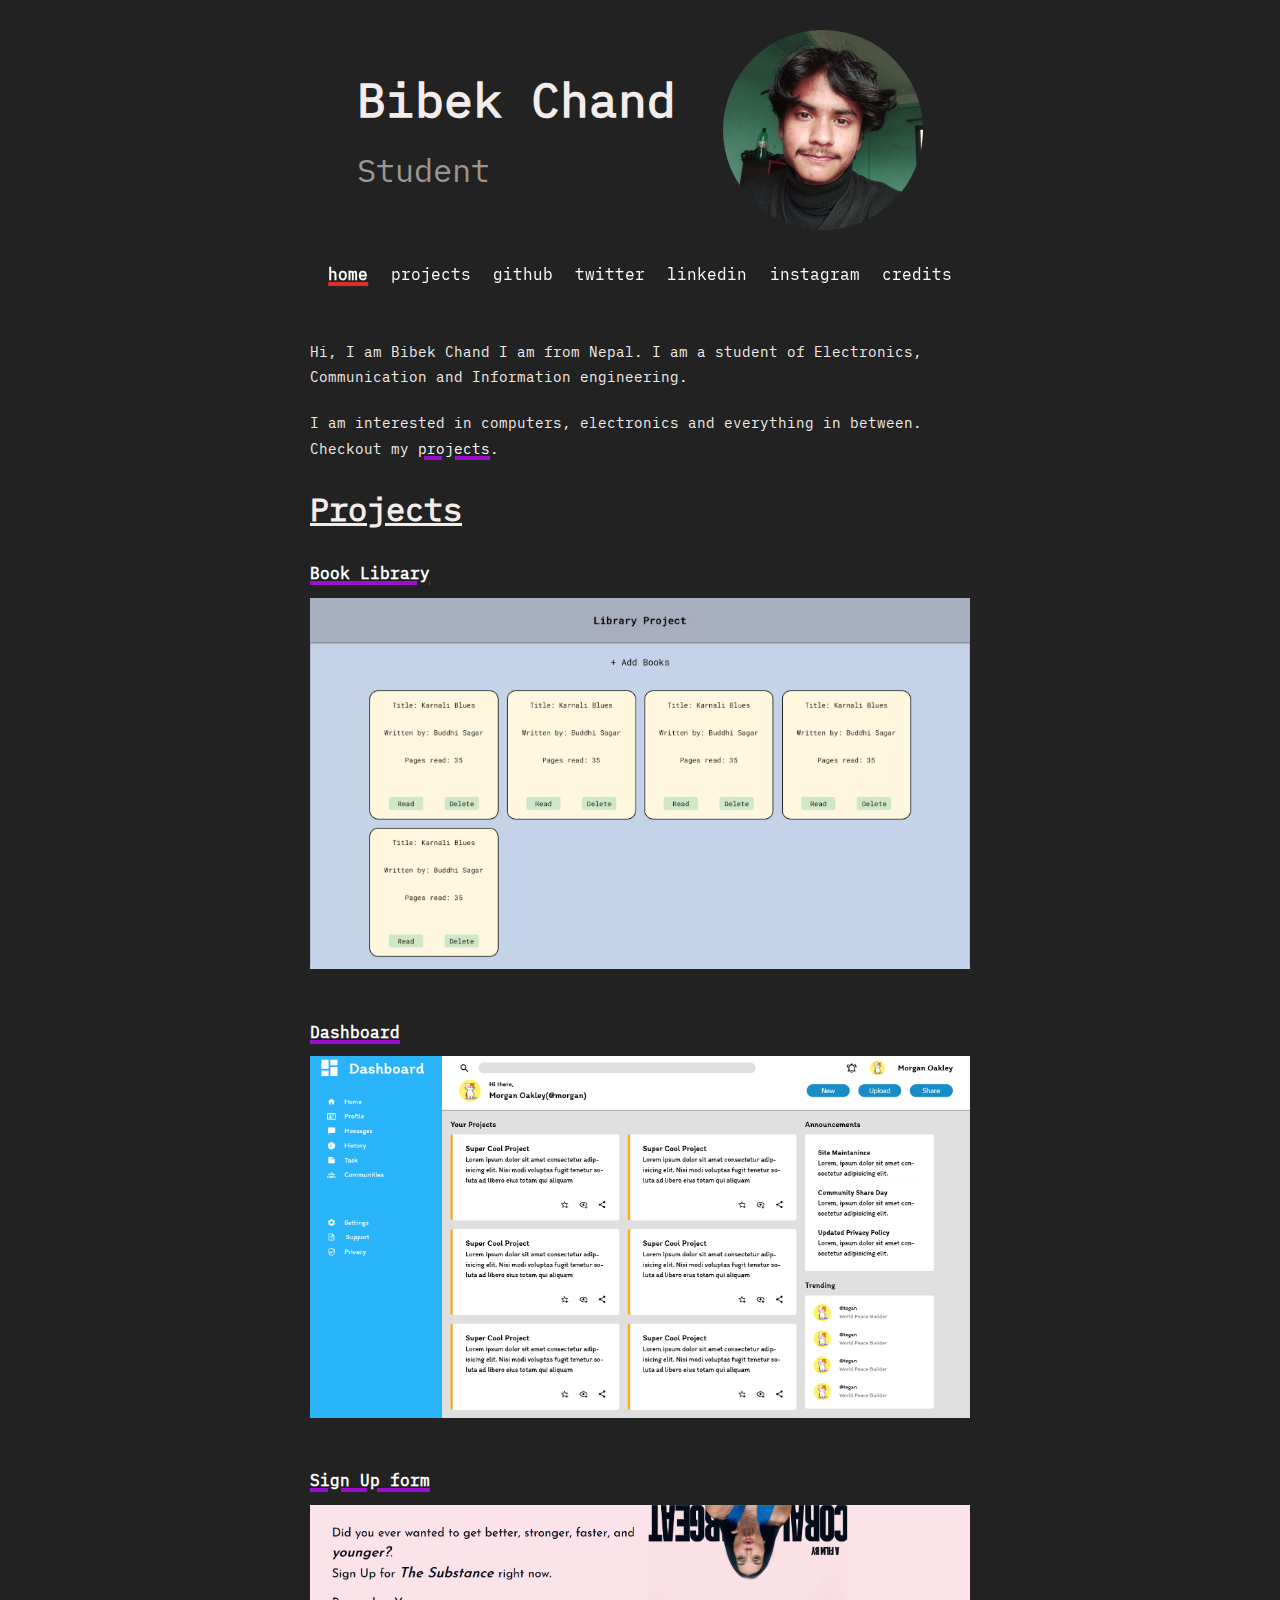
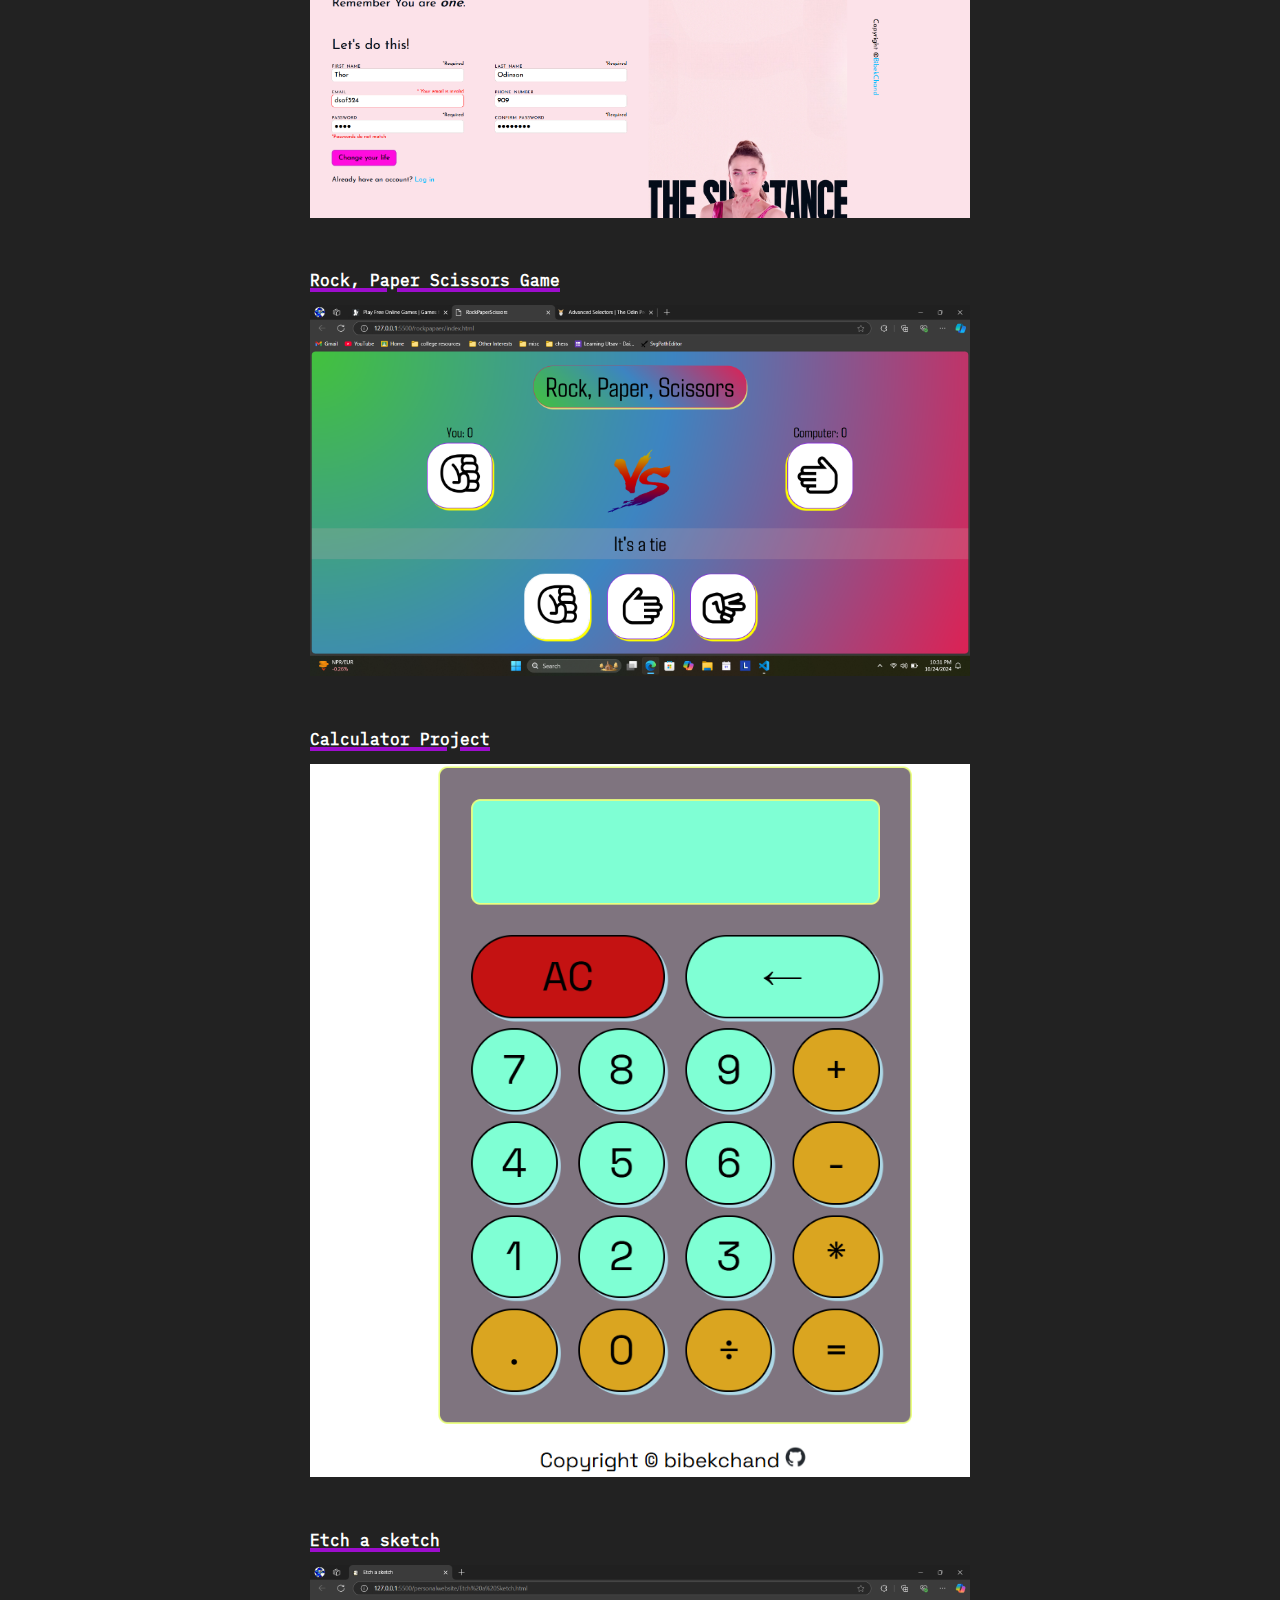
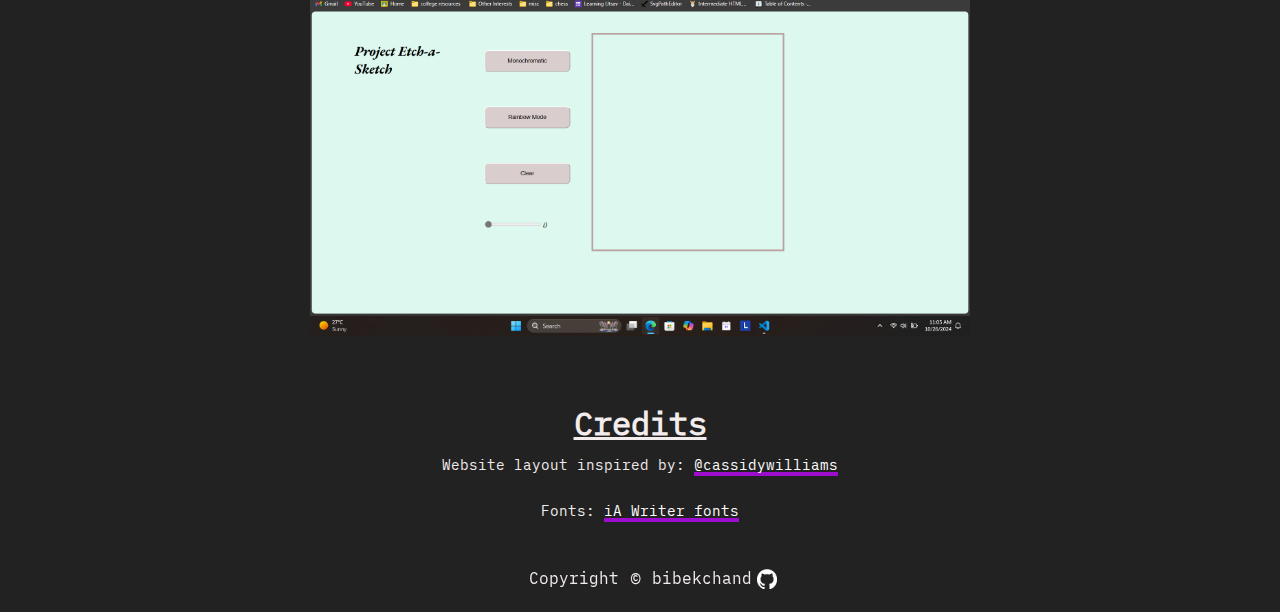
==== index.html @ 4cc80561 "Initialized repo" ====
<!DOCTYPE html>
<html lang="en">
  <head>
    <meta charset="UTF-8" />
    <meta name="viewport" content="width=device-width, initial-scale=1.0" />
    <title>Bibek Chand</title>
    <link rel="icon" type="image/x-icon" href="./penguin.png" />
    <link rel="stylesheet" href="style.css" />
    <style>
      /* ia-writer-mono-latin-400-normal */
      @font-face {
        font-family: "iA Writer Mono";
        font-display: swap;
        src: url(./ia-writer-mono-latin-400-normal.woff2) format("woff2");
      }
      * {
        margin: 0;
        padding: 0;
        box-sizing: border-box;
      }
    </style>
  </head>
  <body>
    <div class="header">
      <div class="header-info">
        <h1>Bibek Chand</h1>
        <h2>Student</h2>
      </div>
      <div class="header-image">
        <img src="images/profile-picture.jpg" alt="" />
      </div>
    </div>
    <div class="navbar">
      <nav>
        <ul>
          <li><a href="./index.html">home</a></li>
          <li><a href="#projects">projects</a></li>
          <li>
            <a href="https://github.com/bibekchand" target="_blank">github</a>
          </li>
          <li>
            <a href="https://x.com/bibekchand843" target="_blank">twitter</a>
          </li>
          <li>
            <a
              href="https://www.linkedin.com/in/bibek-chand-7b4112234/"
              target="_blank"
              >linkedin</a
            >
          </li>
          <li>
            <a href="https://www.instagram.com/crap_momo/" target="_blank"
              >instagram</a
            >
          </li>
          <li><a href="#credits">credits</a></li>
        </ul>
      </nav>
    </div>
    <div class="content">
      <p>
        Hi, I am Bibek Chand I am from Nepal. I am a student of Electronics,
        Communication and Information engineering.
      </p>
      <p>
        I am interested in computers, electronics and everything in between.
        Checkout my <a href="#projects" class="inside-links">projects</a>.
      </p>
    </div>
    <h1
      style="text-decoration: underline; font-size: 2rem; margin-bottom: 20px"
    >
      Projects
    </h1>
    <div id="projects">
      <div>
        <h2 style="font-size: 1rem; margin-bottom: 10px">
          <a
            class="inside-links"
            href="https://bibekchand.github.io/project-library/
          "
            >Book Library</a
          >
        </h2>
        <img src="images/libraryPreview.jpeg" alt="" />
      </div>
      <div>
        <h2 style="font-size: 1rem; margin-bottom: 10px">
          <a
            class="inside-links"
            href="https://bibekchand.github.io/project-dashboard/
          "
            >Dashboard</a
          >
        </h2>
        <img src="images/dashboardPreview.png" alt="" />
      </div>

      <div>
        <h2 style="font-size: 1rem; margin-bottom: 10px">
          <a
            class="inside-links"
            href="https://bibekchand.github.io/project-SignUpForm/
          "
            >Sign Up form</a
          >
        </h2>
        <img src="images/signupPreview.png" alt="" />
      </div>

      <div>
        <h2 style="font-size: 1rem; margin-bottom: 10px">
          <a
            class="inside-links"
            href="https://bibekchand.github.io/project-rockpaper/
          "
            >Rock, Paper Scissors Game</a
          >
        </h2>
        <img src="images/rockpaperPreview.png" alt="" />
      </div>

      <div>
        <h2 style="font-size: 1rem; margin-bottom: 10px">
          <a
            class="inside-links"
            href="https://bibekchand.github.io/project-calculator/"
            >Calculator Project</a
          >
        </h2>
        <img src="images/calculatorPreview.png" alt="" />
      </div>

      <div>
        <h2 style="font-size: 1rem; margin-bottom: 10px">
          <a
            class="inside-links"
            href="https://bibekchand.github.io/project-EtchaSketch/
          "
            >Etch a sketch</a
          >
        </h2>
        <img src="images/etchPreview.png" alt="" />
      </div>
    </div>
    <div id="credits" style="margin-top: 50px">
      <h1>Credits</h1>
      <p>
        Website layout inspired by:
        <a href="https://cassidoo.co/" class="inside-links">@cassidywilliams</a>
      </p>
      <p>
        Fonts:
        <a href="https://github.com/iaolo/iA-Fonts" class="inside-links"
          >iA Writer fonts</a
        >
      </p>
    </div>
    <div class="footer" style="text-align: center; padding: 20px">
      <footer>
        Copyright &copy; bibekchand<a href="https://github.com/bibekchand"
          ><img
            src="images/github-mark-white.png"
            width="20px"
            height="20px"
            style="margin: 5px"
        /></a>
      </footer>
    </div>
    <script>
      let colors = ["#24d05a", "#eb4888", "#10a2f5", "#e9bc3f"];
      function getRandomColour() {
        return Math.floor(Math.random() * colors.length);
      }
      const links = document.querySelectorAll("a");
      document.addEventListener("mouseover", (e) => {
        console.log(e.target.tagName);
        if (e.target.tagName == "A") {
          links.forEach((item) => {
            item.style.cssText = `text-decoration-color:${
              colors[getRandomColour()]
            }`;
          });
        }
      });
    </script>
  </body>
</html>
---- style.css ----
body {
  font-family: "iA Writer Mono", system-ui, BlinkMacSystemFont, "Segoe UI",
    Roboto, Oxygen-Sans, Ubuntu, Cantarell, "Helvetica Neue", sans-serif;
  background-color: rgb(34, 34, 34);
  color: rgb(243, 236, 236);
  margin: auto;
  max-width: 70ch;
  line-height: 1.8;
  max-inline-size: 66ch;
  overflow-wrap: break-word;
  hyphens: auto;
}
.header {
  display: flex;
  justify-content: space-evenly;
  margin-bottom: 60px;
  flex-wrap: wrap;
}
.header-info {
  display: flex;
  flex-direction: column;
  justify-content: end;
}
.header-info > h1 {
  font-weight: bold;
  font-size: 3rem;
}
.header-info > h2 {
  font-weight: lighter;
  font-size: 2em;
  color: rgb(157, 151, 145);
}
.header-image {
  width: 200px;
  height: 200px;
  overflow: hidden;
  border-radius: 50%;
  position: relative;
  top: 30px;
}
img {
  max-width: 100%;
}
li {
  list-style: none;
}
a {
  color: white;
  text-decoration: none;
}
a:hover,
.inside-links {
  text-decoration: underline;
  text-decoration-thickness: 4px;
  text-decoration-color: rgb(157, 13, 205);
}
ul a:hover {
  font-weight: bold;
}
ul {
  display: flex;
  justify-content: space-evenly;
  text-align: center;
  flex-wrap: wrap;
  gap: 4px;
}
ul li:first-child > a {
  text-decoration: underline;
  text-decoration-thickness: 4px;
  text-decoration-color: rgb(226, 44, 44);
  font-weight: bold;
}
.navbar {
  padding-bottom: 20px;
  margin-bottom: 30px;
  position: sticky;
  top: 0;
  backdrop-filter: blur(8px);
}
.content {
  line-height: 1.8;
}
p {
  margin-bottom: 20px;
  font-size: 0.89rem;
}

#credits {
  text-align: center;
}
#projects > img {
  margin-bottom: 20px;
}
#credits > h1 {
  text-decoration: underline;
}
footer {
  position: relative;
}
footer img {
  position: absolute;
}

#projects{
    display:flex;
    flex-direction: column;
    gap:40px;
}
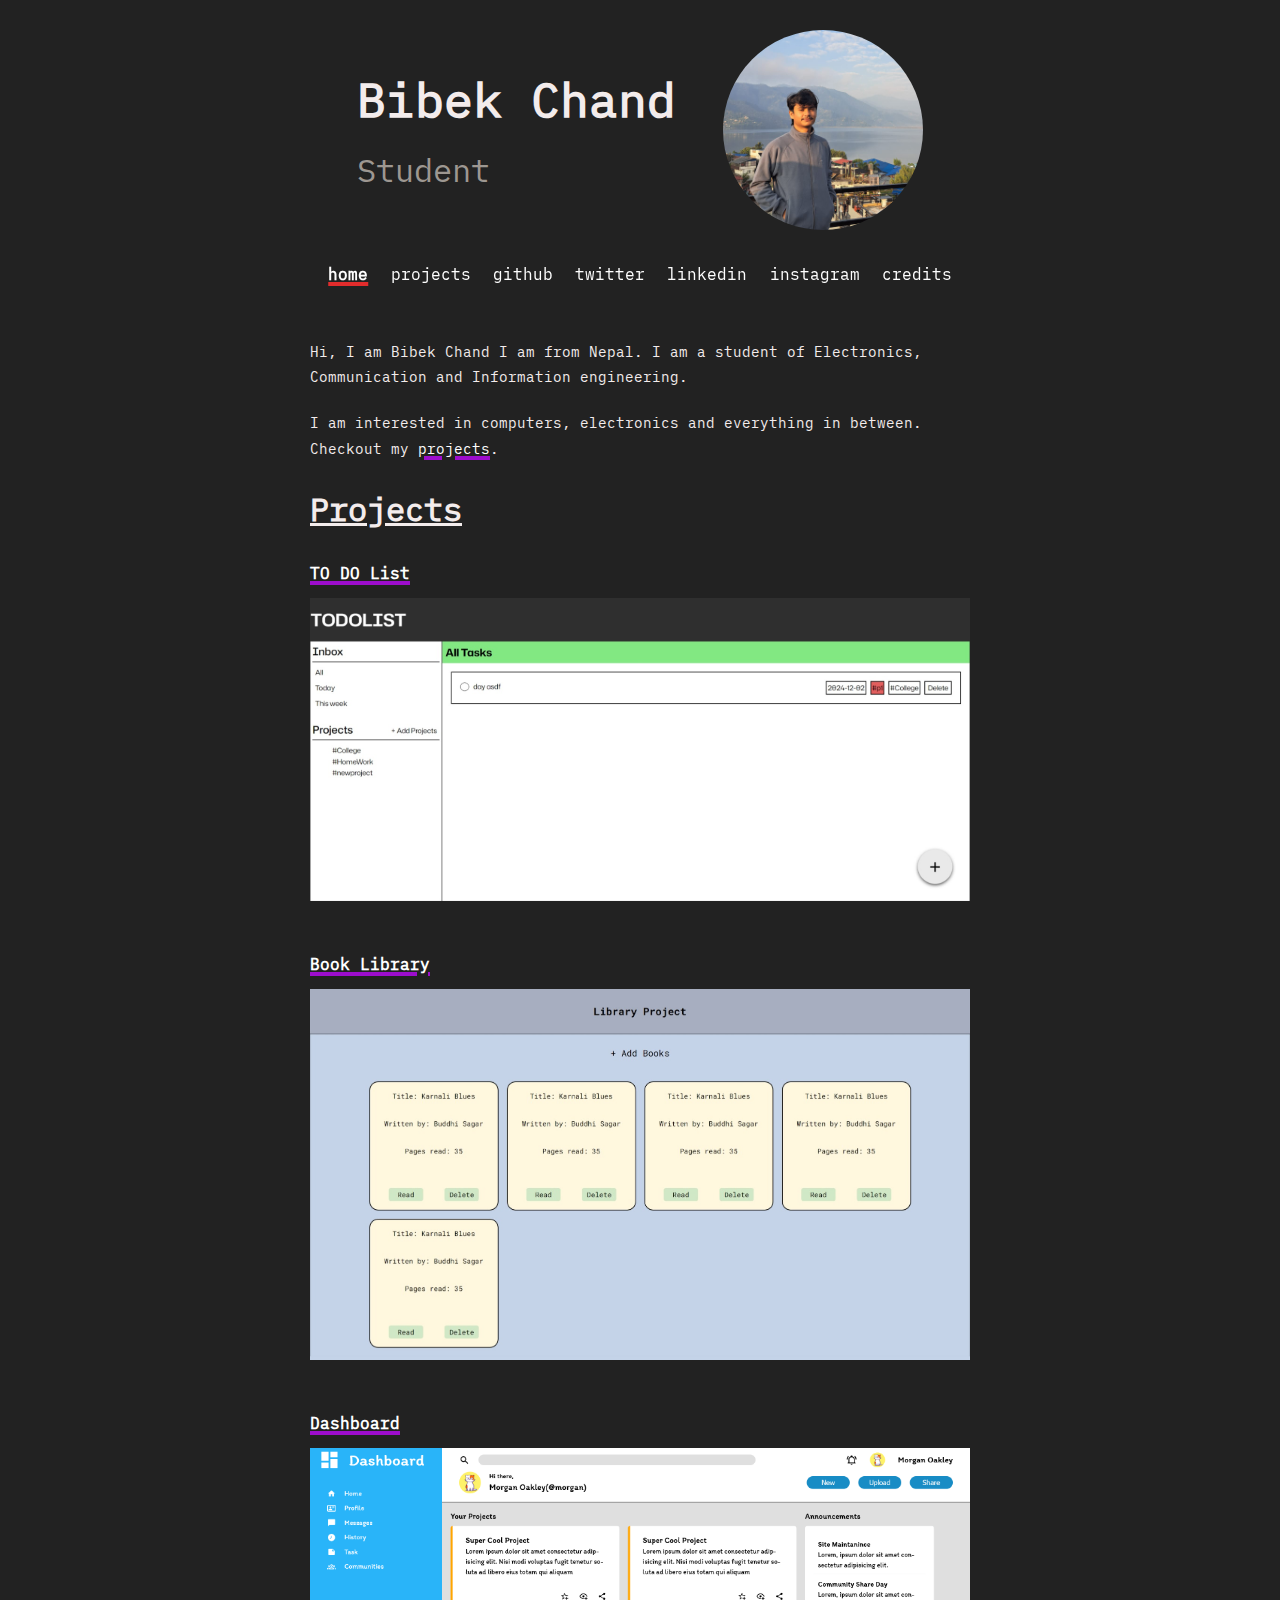
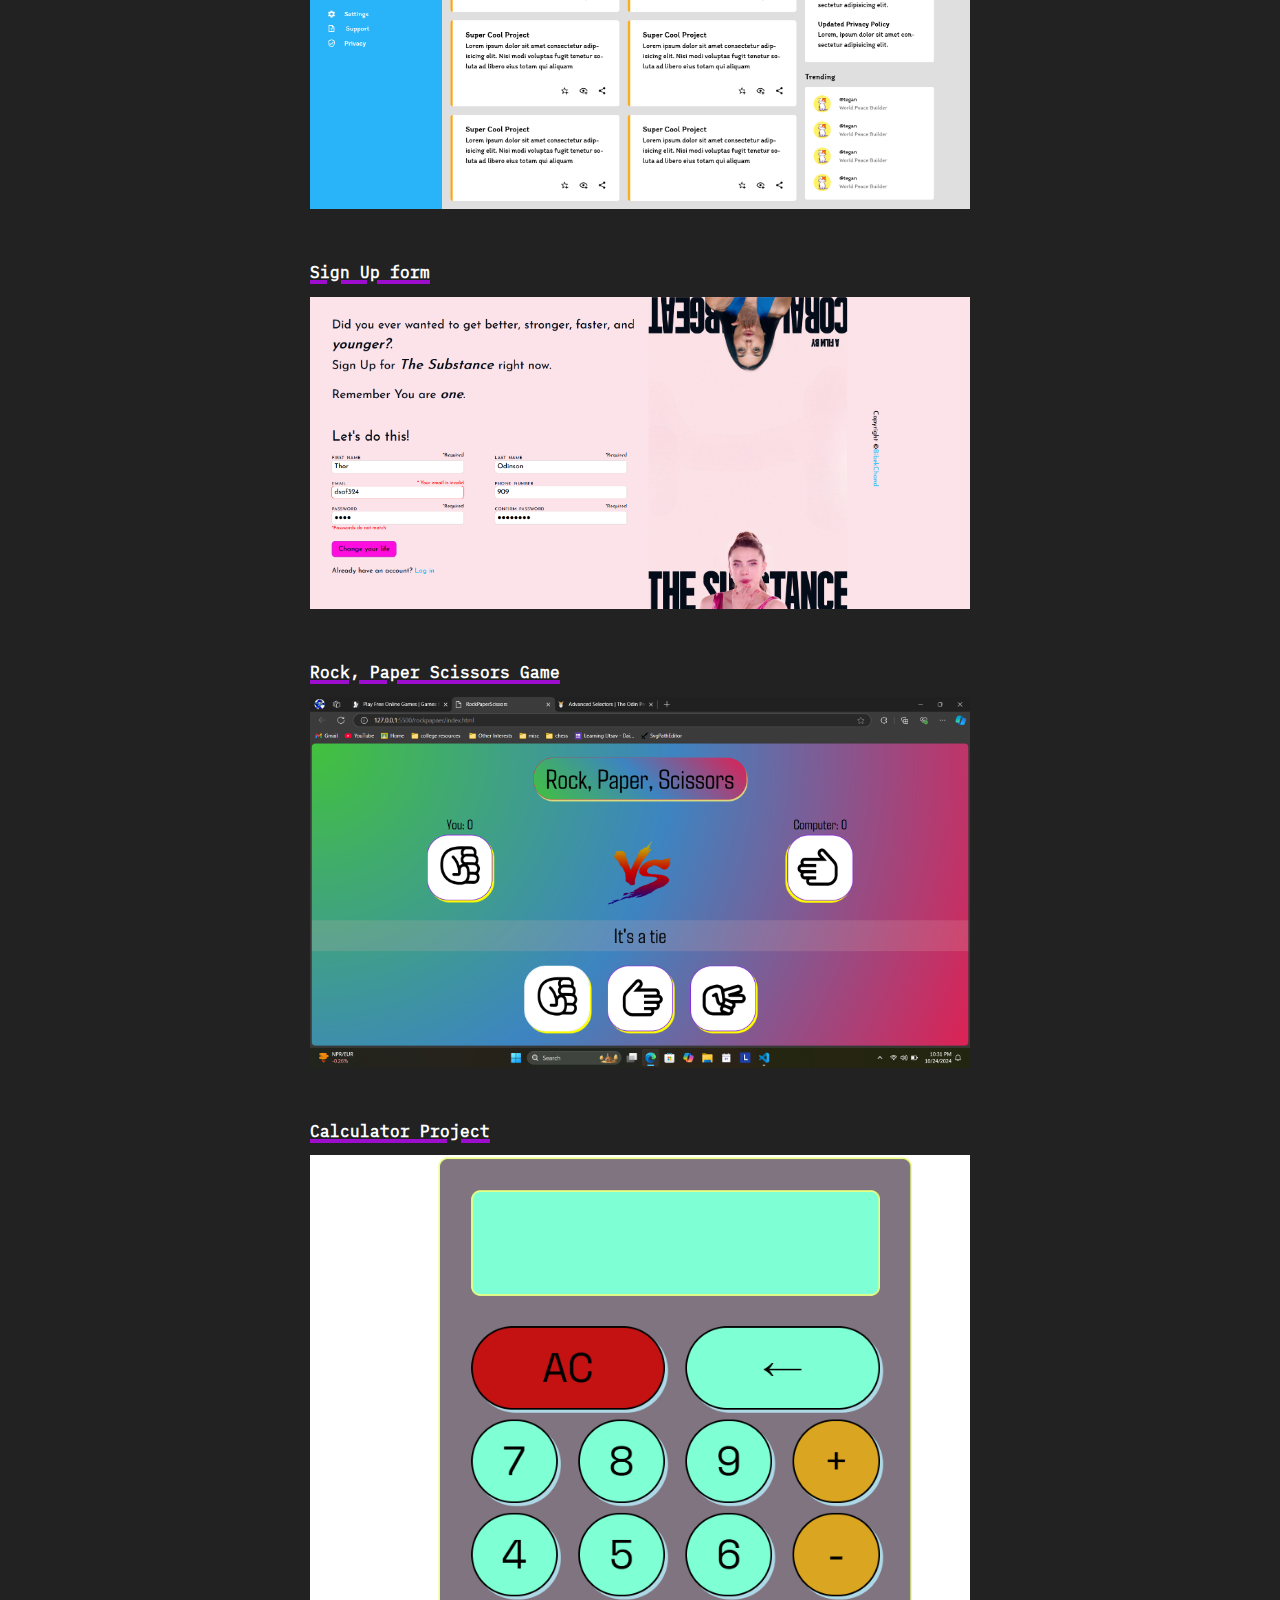
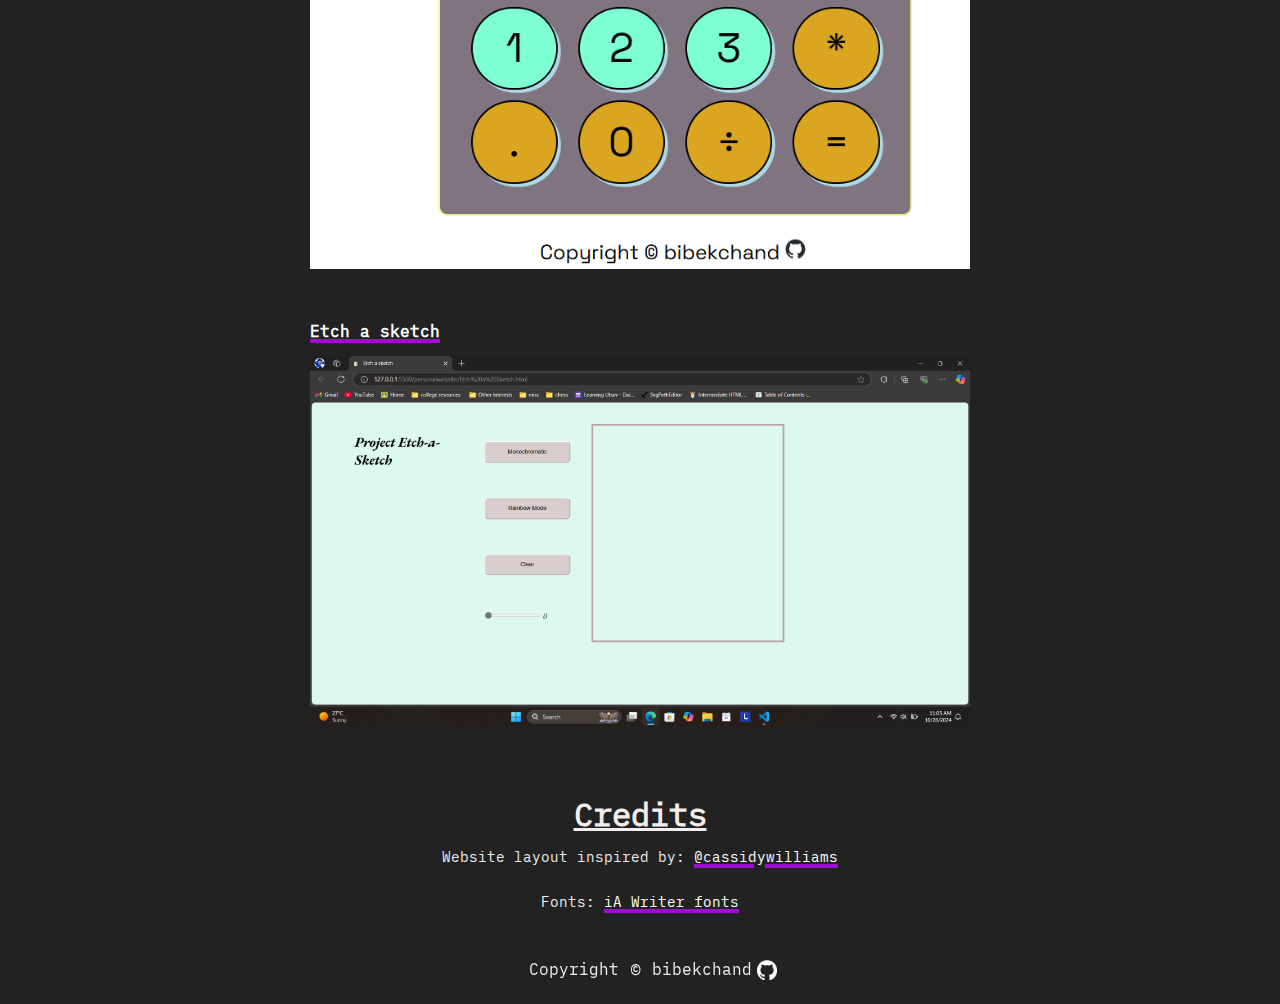
==== commit bf24b593: "Add todolist & change profile picture" ====
--- a/index.html
+++ b/index.html
@@ -6,6 +6,7 @@
     <title>Bibek Chand</title>
     <link rel="icon" type="image/x-icon" href="./penguin.png" />
     <link rel="stylesheet" href="style.css" />
+    <link rel="icon" type="image/x-icon" href="images/penguin.png">
     <style>
       /* ia-writer-mono-latin-400-normal */
       @font-face {
@@ -77,6 +78,17 @@
         <h2 style="font-size: 1rem; margin-bottom: 10px">
           <a
             class="inside-links"
+            href="https://bibekchand.github.io/project-todolist/
+          "
+            >TO DO List</a
+          >
+        </h2>
+        <img src="images/todolist-preview.jpeg" alt="" />
+      </div>
+      <div>
+        <h2 style="font-size: 1rem; margin-bottom: 10px">
+          <a
+            class="inside-links"
             href="https://bibekchand.github.io/project-library/
           "
             >Book Library</a
--- a/style.css
+++ b/style.css
@@ -37,6 +37,13 @@
   border-radius: 50%;
   position: relative;
   top: 30px;
+}
+.header-image>img{
+  transform: scale(1.5);
+  position: absolute;
+  left:20%;
+  top:-20%;
+
 }
 img {
   max-width: 100%;
